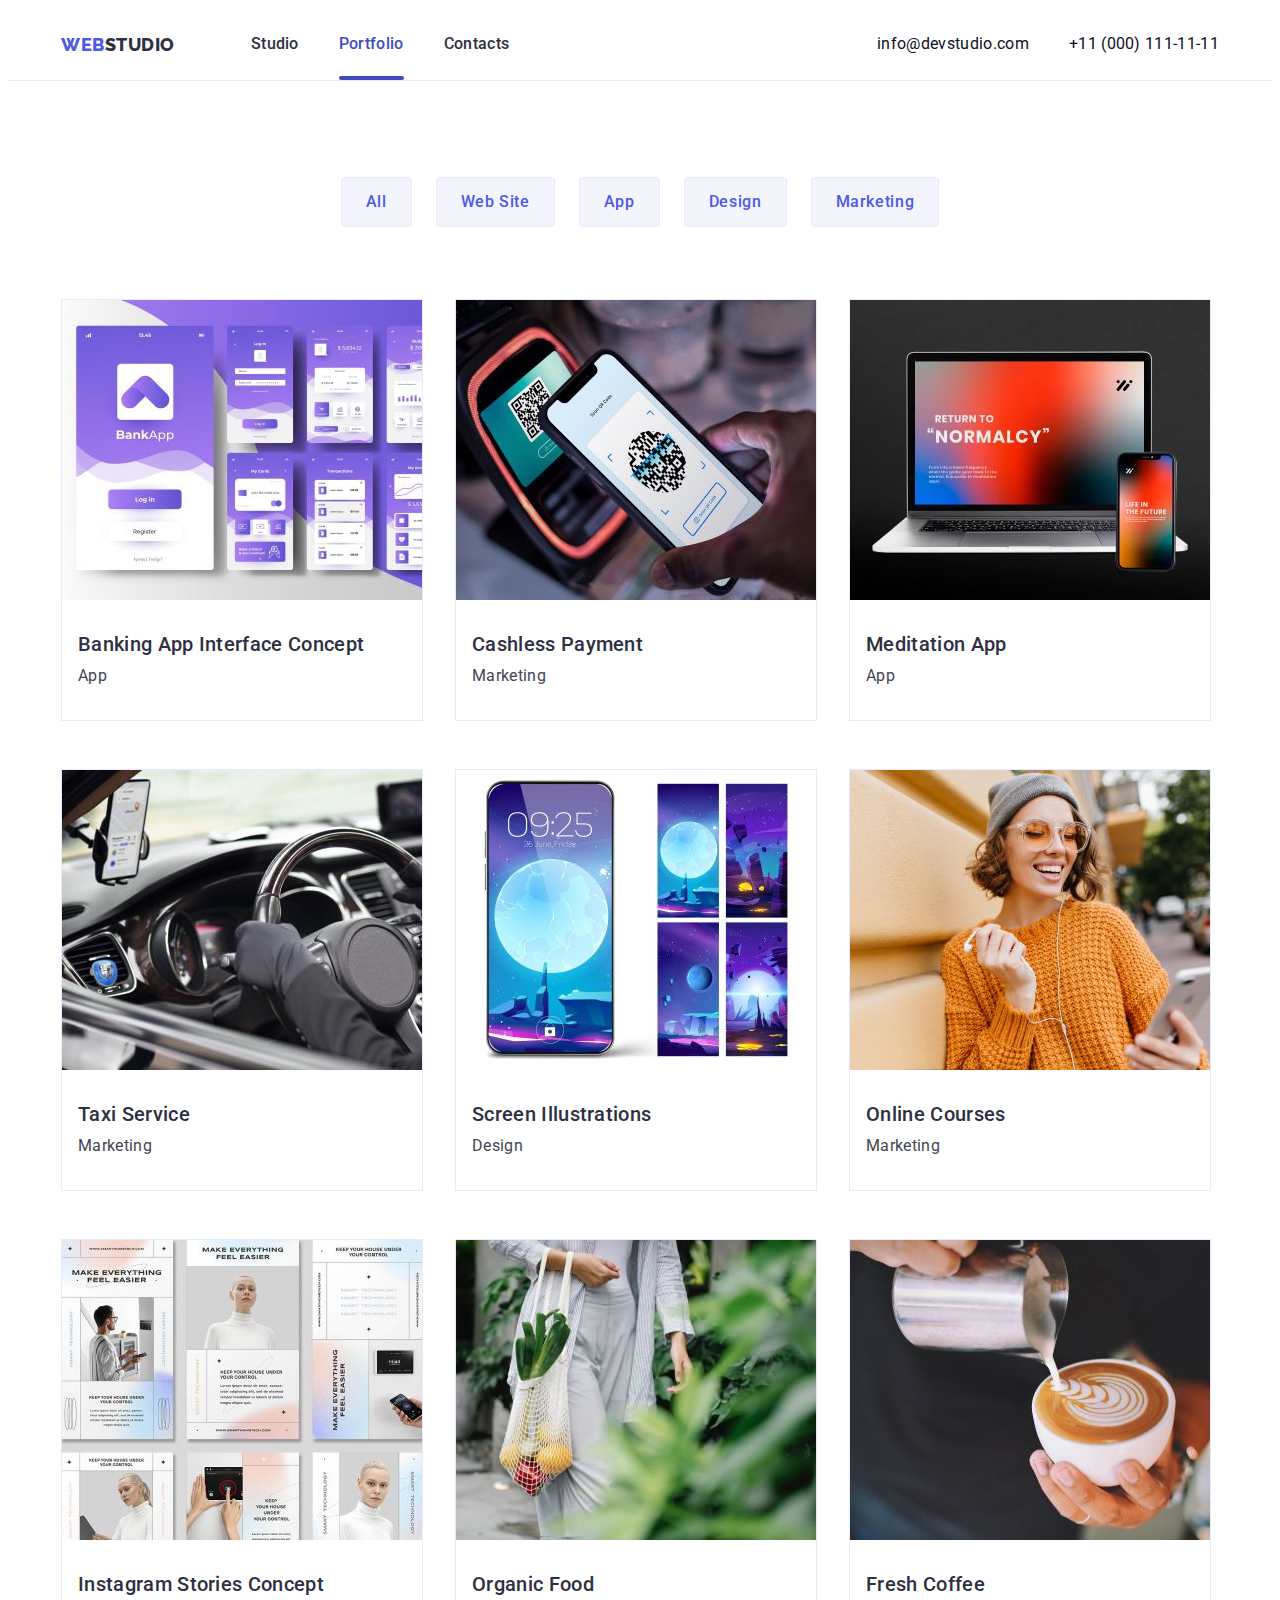
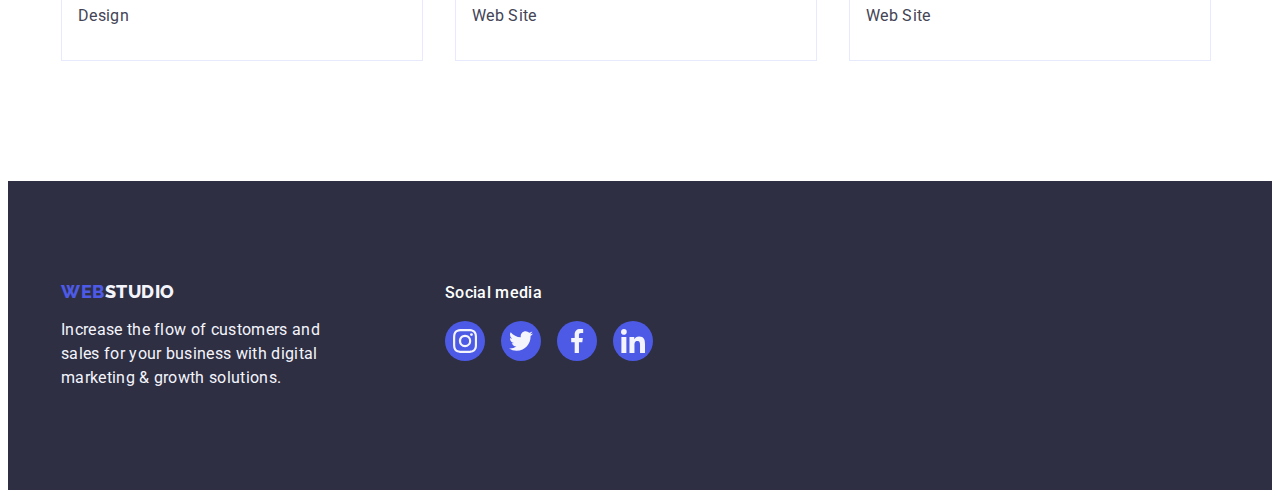
==== portfolio.html @ 37ab2d2e "prettierrc" ====
<!DOCTYPE html>
<html lang="en">
  <head>
    <meta charset="UTF-8" />
    <meta name="viewport" content="width=device-width, initial-scale=1.0" />
    <title>Portfolio</title>
    <link rel="preconnect" href="https://fonts.googleapis.com" />
    <link rel="preconnect" href="https://fonts.gstatic.com" crossorigin />
    <link
      href="https://fonts.googleapis.com/css2?family=Raleway:ital,wght@0,100..900;1,100..900&family=Roboto:wght@400;500;700&display=swap"
      rel="stylesheet"
    />
    <link
      rel="stylesheet"
      href="https://cdnjs.cloudflare.com/ajax/libs/modern-normalize/2.0.0/modern-normalize.min.css"
      integrity="sha512-4xo8blKMVCiXpTaLzQSLSw3KFOVPWhm/TRtuPVc4WG6kUgjH6J03IBuG7JZPkcWMxJ5huwaBpOpnwYElP/m6wg=="
      crossorigin="anonymous"
      referrerpolicy="no-referrer"
    />
    <link href="./css/styles.css" rel="stylesheet" />
  </head>
  <body>
   <!-- #region Header -->
    <header class="header">
      <div class="container">
        <a class="logo logo-dark" href="./index.html"
          ><span class="accent-color">WEB</span>STUDIO</a
        >
        <nav class="nav-contain">
          <ul class="header-navi">
            <li class="header-navigation-wrapper">
              <a class="header-nav-link" href="./index.html">Studio</a>
            </li>
            <li class="header-navigation-wrapper">
              <a class="header-nav-link current" href="./portfolio.html">Portfolio</a>
            </li>
            <li class="header-navigation-wrapper">
              <a class="header-nav-link" href="./contacts.html/">Contacts</a>
            </li>
          </ul>
        </nav>
        <address class="header-adress-wrapper">
          <ul class="header-add">
            <li>
              <a class="header-address" href="mailto:info@devstudio.com"
                >info@devstudio.com</a
              >
            </li>
            <li>
              <a class="header-address" href="tel:+110001111111"
                >+11 (000) 111-11-11</a
              >
            </li>
          </ul>
        </address>
      </div>
    </header>
    <!-- #endregion -->

    <main>
      <!-- #region Buttons  -->
      <section class="buttons">
        <div class="container">
          <h1 class="visually-hidden">
            Portfolio of great development projects of our studio
          </h1>
          <ul class="buttons-wrapper">
            <li>
              <button class="portfolio-button" type="button">All</button>
            </li>
            <li>
              <button class="portfolio-button" type="button">Web Site</button>
            </li>
            <li>
              <button class="portfolio-button" type="button">App</button>
            </li>
            <li>
              <button class="portfolio-button" type="button">Design</button>
            </li>
            <li>
              <button class="portfolio-button" type="button">Marketing</button>
            </li>
          </ul>
        
        </div>
        <!-- #endregion -->
        <!-- #region Portfolio-Cards -->
        <div class="container">
            <ul class="portfolio-cards-wrapper">
              <li class="portfolio-card">
                <div class="portfolio-card-image-wrapper">
                  <img
                    src="./images/portfolio_pic-1.jpg"
                    width="360"
                    height="300"
                    alt="Application screenshot"
                  />
                  <div class="overlay">
                    <p class="overlay-text">14 Stylish and User-Friendly App Design Concepts · Task Manager App · Calorie Tracker App · Exotic Fruit Ecommerce App · Cloud Storage App </p>
                  </div>
                </div>
                <div class="portfolio-card-text">
                  <h2 class="section-subheader">Banking App Interface Concept</h2>
                  <p class="portfolio-description">App</p>
                </div>
              </li>
              <li class="portfolio-card">
                <div class="portfolio-card-image-wrapper">
                  <img
                    src="./images/portfolio_pic-2.jpg"
                    width="360"
                    height="300"
                    alt="Phone used to pay"
                  />
                  <div class="overlay">
                    <p class="overlay-text">14 Stylish and User-Friendly App Design Concepts · Task Manager App · Calorie Tracker App · Exotic Fruit Ecommerce App · Cloud Storage App</p>
                  </div>
                </div>
                <div class="portfolio-card-text">
                  <h2 class="section-subheader">Cashless Payment</h2>
                  <p class="portfolio-description">Marketing</p>
                </div>
              </li>
              <li class="portfolio-card">
                <div class="portfolio-card-image-wrapper">
                  <img
                    src="./images/portfolio_pic-3.jpg"
                    width="360"
                    height="300"
                    alt="Laptop and phone"
                  />
                  <div class="overlay">
                    <p class="overlay-text">14 Stylish and User-Friendly App Design Concepts · Task Manager App · Calorie Tracker App · Exotic Fruit Ecommerce App · Cloud Storage App</p>
                  </div>
                </div>
                <div class="portfolio-card-text">
                  <h2 class="section-subheader">Meditation App</h2>
                  <p class="portfolio-description">App</p>
                </div>
              </li>
              <li class="portfolio-card">
                <div class="portfolio-card-image-wrapper">
                  <img
                    src="./images/portfolio_pic-4.jpg"
                    width="360"
                    height="300"
                    alt="Taxi drivers seat"
                  />
                  <div class="overlay">
                    <p class="overlay-text">14 Stylish and User-Friendly App Design Concepts · Task Manager App · Calorie Tracker App · Exotic Fruit Ecommerce App · Cloud Storage App</p>
                  </div>
                </div>
                <div class="portfolio-card-text">
                  <h2 class="section-subheader">Taxi Service</h2>
                  <p class="portfolio-description">Marketing</p>
                </div>
              </li>
              <li class="portfolio-card">
                <div class="portfolio-card-image-wrapper">
                  <img
                    src="./images/portfolio_pic-5.jpg"
                    width="360"
                    height="300"
                    alt="Phone with a moon illustration"
                  />
                  <div class="overlay">
                    <p class="overlay-text">14 Stylish and User-Friendly App Design Concepts · Task Manager App · Calorie Tracker App · Exotic Fruit Ecommerce App · Cloud Storage App</p>
                  </div>
                </div>
                <div class="portfolio-card-text">
                  <h2 class="section-subheader">Screen Illustrations</h2>
                  <p class="portfolio-description">Design</p>
                </div>
              </li>
              <li class="portfolio-card">
                <div class="portfolio-card-image-wrapper">
                  <img
                    src="./images/portfolio_pic-6.jpg"
                    width="360"
                    height="300"
                    alt="Girl learning on the phone"
                  />
                  <div class="overlay">
                    <p class="overlay-text">14 Stylish and User-Friendly App Design Concepts · Task Manager App · Calorie Tracker App · Exotic Fruit Ecommerce App · Cloud Storage App</p>
                  </div>
                </div>
                <div class="portfolio-card-text">
                  <h2 class="section-subheader">Online Courses</h2>
                  <p class="portfolio-description">Marketing</p>
                </div>
              </li>
              <li class="portfolio-card">
                <div class="portfolio-card-image-wrapper">
                  <img
                    src="./images/portfolio_pic-7.jpg"
                    width="360"
                    height="300"
                    alt="Instagram stories screenshot"
                  />
                  <div class="overlay">
                    <p class="overlay-text">14 Stylish and User-Friendly App Design Concepts · Task Manager App · Calorie Tracker App · Exotic Fruit Ecommerce App · Cloud Storage App</p>
                  </div>
                </div>
                <div class="portfolio-card-text">
                  <h2 class="section-subheader">Instagram Stories Concept</h2>
                  <p class="portfolio-description">Design</p>
                </div>
              </li>
              <li class="portfolio-card">
                <div class="portfolio-card-image-wrapper">
                  <img
                    src="./images/portfolio_pic-8.jpg"
                    width="360"
                    height="300"
                    alt="Girl bringing vegetables in a bag"
                  />
                  <div class="overlay">
                    <p class="overlay-text">14 Stylish and User-Friendly App Design Concepts · Task Manager App · Calorie Tracker App · Exotic Fruit Ecommerce App · Cloud Storage App</p>
                  </div>
                </div>
                <div class="portfolio-card-text">
                  <h2 class="section-subheader">Organic Food</h2>
                  <p class="portfolio-description">Web Site</p>
                </div>
              </li>
              <li class="portfolio-card">
                <div class="portfolio-card-image-wrapper">
                  <img
                    src="./images/portfolio_pic-9.jpg"
                    width="360"
                    height="300"
                    alt="Coffe with latte art"
                  />
                  <div class="overlay">
                    <p class="overlay-text">14 Stylish and User-Friendly App Design Concepts · Task Manager App · Calorie Tracker App · Exotic Fruit Ecommerce App · Cloud Storage App</p>
                  </div>
                </div>
                <div class="portfolio-card-text">
                  <h2 class="section-subheader">Fresh Coffee</h2>
                  <p class="portfolio-description">Web Site</p>
                </div>
              </li>
            </ul>
          </div>
        </section>
    <!-- #endregion -->

    <!-- #region Footer -->
    <footer class="footer">
      <div class="container footer-wrapper">
        <div>
          <a class="logo logo-light" href="./index.html"
            ><span class="accent-color">WEB</span>STUDIO</a
          >
          <p class="footer-text">
            Increase the flow of customers and sales for your business with
            digital marketing & growth solutions.
          </p>
        </div>
        <div>
          <p class="socials-text">Social media</p>
          <ul class="socials-icons-wrapper">
            <li>
              <a class="socials-icons-box" href="https://www.instagram.com/">
                <svg class="socials-icons" width="24px" height="24px">
                  <use href="./images/icons.svg#icon-instagram-1"></use>
                </svg>
              </a>
            </li>
            <li>
              <a class="socials-icons-box" href="">
                <svg class="socials-icons" width="24px" height="24px">
                  <use href="./images/icons.svg#icon-twitter-1"></use>
                </svg>
              </a>
            </li>
            <li>
              <a class="socials-icons-box" href="https://www.facebook.com/">
                <svg class="socials-icons" width="24px" height="24px">
                  <use href="./images/icons.svg#icon-facebook-1"></use>
                </svg>
              </a>
            </li>
            <li>
              <a class="socials-icons-box" href="https://www.linkedin.com/">
                <svg class="socials-icons" width="24px" height="24px">
                  <use href="./images/icons.svg#icon-linkedin-1"></use>
                </svg>
              </a>
            </li>
          </ul>
        </div>
      </div>
    </footer>
    <!-- #endregion -->
    <script src="./js/modal.js"></script>
  </body>
</html>
---- css/styles.css ----
:root {
    --primary-header-background-cl: #2e2f42;
    --primary-text-cl: #0e0f25;
    --button-link-active-cl: #404bbf;
    --footer-white-cl: #f4f4fd;
    --logo-button-purple-cl: #4d5ae5;
    --subheader-description-cl: #434455;
    --base-fonts: Roboto, sans-serif;
    --transition: 250ms cubic-bezier(0.4, 0, 0.2, 1);

}

/* #region Basic classes */
body {
    font-family: var(--base-fonts);
    background-color: #fff;
    line-height: 1.5;
    font-size: 16px;
    letter-spacing: 0.02em;
    color:var(--primary-text-cl)
}

h1,
h2,
h3,
h4,
h5,
h6,
p {
    margin: 0;
}

ul,ol {
    list-style: none;
    text-decoration: none;
    margin: 0;
    padding-left: 0;
}
a {
    text-decoration: none;
    transition: var(--transition);
    transition-property: color;
}

button {
    cursor: pointer;
    font-family: Roboto, sans-serif;
}

img {
    display: block;
}

.container {
    max-width: 1158px;
    padding-left: 15px;
    padding-right: 15px;
    margin: 0 auto;

}

.visually-hidden {
    position: absolute;
    width: 1px;
    height: 1px;
    margin: -1px;
    border: 0;
    padding: 0;
    white-space: nowrap;
    clip-path: inset(100%);
    clip: rect(0 0 0 0);
    overflow: hidden;
}
a:hover {
    color:var(--button-link-active-cl)
}
a:focus {
    color:var(--button-link-active-cl)
}
/* #endregion */

/* #region Hero */
.hero {
    max-width: 1440px;
    margin: 0 auto; 
    background-image: linear-gradient(rgba(46, 47, 66, 0.7),
                rgba(46, 47, 66, 0.7)), url(../images/hero-bg.jpg);
    background-repeat: no-repeat;
    background-position: center;
    background-size: cover;
    padding: 188px 0px;


}
.hero-title {
    color: #fff;
    text-align: center;
    font-weight: 700;
    font-size: 56px;
    line-height: 1.07143;
    max-width: 496px;
}

.hero-button {
    background-color: var(--logo-button-purple-cl);
    font-weight: 500;
    border: none;
    letter-spacing: 0.04em;
    color: #fff;
    font-family: Roboto, sans-serif;;
    line-height: 1.5;
    width: 169px;
    border-radius: 4px;
    padding: 16px 32px;
    white-space: nowrap;
    box-shadow: 0 4px 4px 0 rgba(0, 0, 0, 0.15);
    transition: var(--transition);
    transition-property: background-color;
}


    
.hero-wrapper {
    display: flex;
    flex-direction: column;
    gap: 48px;
    align-items: center;
    
}


.hero-button:hover {
    background-color: var(--button-link-active-cl);
}
.hero-button:focus {
    background-color: var(--button-link-active-cl);
}
/* #endregion */

/* #region Main points */
.main-points {
    padding: 120px 0px;
}

.main-points-wrapper {
    display: flex;
    gap: 24px;
}

.main-points-h3 {
    margin-bottom: 8px;
}

.main-points-icon-box {
    border-radius: 4px;
    width: 264px;
    height: 112px;
    background: var(--footer-white-cl);
    display: flex;
    justify-content: center;
    align-items: center;
    margin-bottom: 8px;
}

.main-points-icon {}


/* #endregion */

/* #region Services */

.services {
    padding-bottom: 120px;
}

.services-wrapper {
    display: flex;
    margin-bottom: 120px;
    gap: 72px;
    flex-direction: column;
}

.services-header {
    margin-bottom: 72px;
}

.servicer-pictures-wrapper {
    display: flex;
    gap: 24px;
    
}
/* #endregion */

/* #region Logo */
.logo {
    font-weight: 800;
    font-size: 18px;
    line-height: 1.16667;
    letter-spacing: 0.03em;
    text-transform: uppercase;
    font-family: "Raleway";
}
.logo-dark {
    color: var(--primary-header-background-cl);
    margin-right: 76px;
    
}
.logo-light {
    color: var(--footer-white-cl);
    margin-bottom: 16px;
    display: inline-block;
}
.accent-color {
    color: var(--logo-button-purple-cl);
}
/* #endregion */

/* #region Header */
.header {
    border-bottom: 1px solid #e7e9fc;
}

.header-adress-wrapper {
    margin-left: auto;
}

.header .container {
    display: flex;
    align-items: center;
}  

.header-nav-link {
    display:block;
    padding-top: 24px;
    padding-bottom: 24px;
    background-color: #fff;
    font-weight: 500;
    color: var(--primary-header-background-cl);
    
}
.nav-contain {
    display: flex;
    align-items: center;
}
.header-address {
    color:var(--primary-text-cl);
    font-style: normal;
    display: block;
    padding-top: 24px;
    padding-bottom: 24px;
    
    
}

.header-navigation-wrapper {
    position: relative;
}

.header-nav-link::after {
    color: transparent;
    width: 100%;
    content: "";
    position: absolute;
    border-radius: 2px;
    height: 4px;
    bottom: 0;
    left: 0;
}

.current {
    position: relative;
    color: #404bbf;
}

.header-nav-link.current::after {
    background: var(--button-link-active-cl);
}

.header-navi {
    display: flex;
    align-items: center;
    gap: 40px;
}
.header-add {
    display: flex;
    align-items: center;
    gap: 40px;
}
/* #endregion */

/* #region Team */
.section-team {
    background-color: var(--footer-white-cl);
    padding: 120px 0px;
}
.team-subheader {
    font-weight: 500;
    font-size: 20px;
    line-height: 1.2;
    color: var(--primary-header-background-cl);
}

.team-description {
    font-size: 16px;
    color: var(--subheader-description-cl);
}
.team-wrapper {
    display: flex;
    align-items: center;
    gap: 24px;
    
}
.team-card {
    border-radius: 0 0 4px 4px;
    width: 264px;
    box-shadow: 0 2px 1px 0 rgba(46, 47, 66, 0.08), 0 1px 1px 0 rgba(46, 47, 66, 0.16), 0 1px 6px 0 rgba(46, 47, 66, 0.08);
    background: #fff;
    background-color: #fff;
    text-align: center;
    margin-top: 72px; 
}

.teamcard-textbox {
    display: flex;
    flex-direction: column;
    padding: 0px 32px;
    padding: 32px 16px;
    background-color: #fff;
    gap: 8px;
}

.team-socials-icons-wrapper {
    display: flex;
    gap: 24px;
}

.team-socials-icons-box {
    display: flex;
    justify-content: center;
    align-items: center;
    width: 40px;
    height: 40px;
    border-radius: 50%;
    background-color: var(--logo-button-purple-cl);
    transition-property: background-color;
    transition: var(--transition);
}

.team-socials-icons-box:hover {
    background-color: #404bbf;
}


/* #endregion */

/* #region Customers */

.section-customers {
    padding: 120px 0;
    
}

.customers-icons-wrapper {
    display: flex;
    gap: 24px;
    padding: 0 156px;
    align-items: center;
    justify-content: center;
}

.customer-icons-box {
    border: 1px solid #8e8f99;
    border-radius: 4px;
    width: 168px;
    height: 88px;
    display: flex;
    justify-content: center;
    align-items: center;
    transition-property: border-color;
    transition: var(--transition);
}

.customer-icon {
    fill: #8e8f99;
    transition-property: fill;
    transition: var(--transition);
}

.customer-icons-box:hover {
    border-color: #404bbf;
}

.customer-icons-box:hover .customer-icon {
    fill: #404bbf;
}
.customer-icons-box:focus {
    border-color: #404bbf;
}

.customer-icons-box:focus .customer-icon {
    fill: #404bbf;
}

/* #endregion */

/* #region Headings/subheadings */
.section-header {
    font-weight: 700;
    font-size: 36px;
    line-height: 1.11111;
    text-transform: capitalize;
    text-align: center;
    color: var(--primary-header-background-cl);
}
.section-subheader {
    font-weight: 500;
    font-size: 20px;
    line-height: 1.2;
    color: var(--primary-header-background-cl);
}
.subheader-description {
    color: var(--subheader-description-cl);
    background-color: #fff;
}
/* #endregion */

/* #region Footer */
.footer-wrapper {
    display: flex;
    gap: 120px;
    align-items: baseline;
}

.footer {
    background-color: var(--primary-header-background-cl);
    padding-top: 100px;
    padding-bottom: 100px;
}

.footer-text {
    color: var(--footer-white-cl);
    max-width: 264px;
}

.socials-text {
    font-weight: 500;
    color: #fff;
}

.socials-icons-wrapper {
    display: flex;
    gap: 16px;
    margin-top: 16px;
}

.socials-icons-box {
    display: flex;
    justify-content: center;
    align-items: center;
    width: 40px;
    height: 40px;
    border-radius: 50%;
    background-color: var(--logo-button-purple-cl);
    transition-property: background-color;
    transition: var(--transition);
    
}

.socials-icons-box:hover {
    background-color: #31d0aa;
}
.socials-icons-box:focus {
    background-color: #31d0aa;
}


/* #endregion */

/* #region Buttons */
.buttons {
    padding-top: 96px;
    padding-bottom: 120px;
}

.buttons-wrapper {
    display: flex;
    justify-content: center;
    gap: 24px;
    margin-bottom: 72px;
}

.portfolio-button {
    color: var(--logo-button-purple-cl);
    font-weight: 500;
    font-size: 16px;
    line-height: 1.5;
    letter-spacing: 0.04em;
    text-align: center;
    background-color: var(--footer-white-cl);
    font-family: var(--base-fonts);
    white-space: nowrap;
    padding: 12px 24px;
    border: 1px solid #e7e9fc;
    border-radius: 4px;
    transition: var(--transition);
    transition-property: color, background-color, background, box-shadox;
}

.portfolio-button:hover{
    color: #fff;
    background-color: var(--button-link-active-cl);
    box-shadow: 0 2px 2px 0 rgba(0, 0, 0, 0.12), 0 2px 1px 0 rgba(0, 0, 0, 0.08), 0 3px 1px 0 rgba(0, 0, 0, 0.1);
    background: #404bbf;
}

.portfolio-button:focus{
    color: #fff;
    background-color: var(--button-link-active-cl);
    box-shadow: 0 2px 2px 0 rgba(0, 0, 0, 0.12), 0 2px 1px 0 rgba(0, 0, 0, 0.08), 0 3px 1px 0 rgba(0, 0, 0, 0.1);
    background: #404bbf;
}
/* #endregion */

/* #region Portfolio-cards */
.portfolio-cards-wrapper {
    display: grid;
    grid-template-columns: repeat(3, 1fr);
    grid-row-gap: 48px;
    grid-column-gap: 24px;
}

.portfolio-card {
    
    display: flex;
    flex-direction: column;
    border: 1px solid #e7e9fc;
    width: 360px;
    overflow: hidden;
}

.portfolio-card:focus {
    box-shadow: 0 2px 1px 0 rgba(46, 47, 66, 0.08), 0 1px 1px 0 rgba(46, 47, 66, 0.16), 0 1px 6px 0 rgba(46, 47, 66, 0.08);
}
.portfolio-card:hover {
    box-shadow: 0 2px 1px 0 rgba(46, 47, 66, 0.08), 0 1px 1px 0 rgba(46, 47, 66, 0.16), 0 1px 6px 0 rgba(46, 47, 66, 0.08);
}

.portfolio-card:hover .overlay {
    transform: translateY(0);
}

.portfolio-card:focus .overlay {
    transform: translateY(0);
}

.portfolio-card-text {
    display: flex;
    flex-direction: column;
    padding-left: 16px;
    padding-bottom: 32px;
    padding-top: 32px;
    gap: 8px;
}

.portfolio-description {
    font-size: 16px;
    color: var(--subheader-description-cl);
}

.portfolio-card-image-wrapper {
    position: relative;
    overflow: hidden;
}

.overlay {
    background: #4d5ae5;
    position: absolute;
    top: 0;
    left: 0; 
    width: 100%;
    height: 100%;
    padding-top: 40px;
    padding-left: 32px;
    padding-right: 32px ;
    
    transform: translateY(100%);
    transition: var(--transition);
    
    transition-property: transform;
}

.overlay-text {
    color: #f4f4fd;
}

/* #endregion */

/* #region Modal */
.backdrop {
    position: fixed;
    top: 0;
    left: 0;
    width: 100%;
    height: 100%;
    background-color: rgba(46, 47, 66, 0.4);
    
    transition-property: opacity, visibility;
    transition: 300ms ease-in;

}

.modal {
    max-width: 408px;
    min-height: 584px;
    width: 100%;
    position: absolute;
    top: 50%;
    left: 50%;
    transform: translateX(-50%) translateY(-50%) scale(1);
    border-radius: 4px;
    box-shadow: 0 2px 1px 0 rgba(0, 0, 0, 0.2), 0 1px 3px 0 rgba(0, 0, 0, 0.12), 0 1px 1px 0 rgba(0, 0, 0, 0.14);
    background: #fcfcfc;
    transition: 300ms ease-in;
    transition-property: opacity, transform;
}

.modal-button {
    border: 1px solid rgba(0, 0, 0, 0.1);
    background-color: #e7e9fc;
    height: 24px;
    width: 24px;
    border-radius: 100%;
    position: absolute;
    top: 24px;
    right: 24px;
    padding: 0;
    display: flex;
    justify-content: center;
    align-items: center;
    
    transition: background-color;
    transition: var(--transition);
}


.modal-button:hover {
    background-color: #404bbf;
    border: none;
}

.modal-button:hover .modal-button-icon {
    fill: #fff;
}

.modal-button:focus {
    background-color: #404bbf;
    border: none;
}

.modal-button:focus .modal-button-icon {
    fill: #fff;
}

.modal-button-icon {
    fill: rgba(0, 0, 0, 1);


    transition: fill;
    transition: var(--transition);
}

.backdrop.is-hidden {
    visibility: hidden;
    pointer-events: none;
    opacity: 0;
    transition-delay: 300ms;
}

.backdrop.is-hidden .modal {
    opacity: 0;
    transition-delay: 0;
    transform: translateX(-50%) translateY(-50%)  scale(0,2);
}

/* #endregion */

/* #region Modal form */

.modal-form-title {
    margin-top: 72px;

    font-weight: 500;
    font-size: 16px;
    line-height: 1.5;
    letter-spacing: 0.02em;
    text-align: center;
    color: #2e2f42;
}

.modal-application-form {
    display: flex;
    flex-direction: column;
    gap: 8px;
    padding-left: 24px;
    padding-right: 24px;
    padding-bottom: 24px;
    margin-top: 16px;
}

.form-element-wrapper {
}

.modal-form-label {
    display: block;
    font-weight: 400;
    font-size: 12px;
    line-height: 1.16667;
    letter-spacing: 0.04em;
    color: #8e8f99;
    margin-bottom: 4px;

}


.modal-form-input {
    display: block;
    width: 100%;
    border: 1px solid rgba(46, 47, 66, 0.4);
    border-radius: 4px;
    font-size: 18px;
    padding: 11px 38px;
    outline: transparent;
    transition: var(--transition);
    transition-property: border-color;
}

.modal-form-input:focus {
    border-color: #4d5ae5;
}

.modal-form-comment {
    width: 100%;
    height: 120px;
    border: 1px solid rgba(46, 47, 66, 0.4);
    border-radius: 4px;
    padding: 8px 16px;

    font-size: 12px;
    line-height: 1.16667;
    letter-spacing: 0.04em;
    outline: none;
    resize: none;

    transition: var(--transition);
    transition-property: border-color; 
}

.modal-form-comment::placeholder {
    color: rgba(46, 47, 66, 0.4);
}

.modal-form-comment:focus {
    border-color: #4d5ae5;
}

.policy-checkbox-wrapper {
    display: flex;
    align-items: center;
    gap: 8px;
    width: 100%;
    margin-bottom: 16px;
}

.modal-form-policy-text {
    font-size: 12px;
    line-height: 1.16667;
    letter-spacing: 0.04em;
    color: #8e8f99;
}

.privacy-link {
    line-height: 1.33333;
    text-decoration: underline;
    text-decoration-skip-ink: none;
    color: #4d5ae5;
}


.modal-form-btn {
    margin: 0 auto;
}

.input-wrapper {
    position: relative;
}
.modal-input-icon {
    stroke: #2e2f42;
    position: absolute;
    top: 50%;
    left: 16px;
    transform: translateY(-50%);
    transition: var(--transition);
    transition-property: fill;
}

.modal-form-input:focus + .modal-input-icon {
    fill:#4d5ae5;
    
}


input[type="checkbox"] {
    appearance: none; 
    width: 16px;
    height: 16px;
    border-radius: 2px;
    border: 1px solid rgba(46, 47, 66, 0.4);
    background-image: url("data:image/svg+xml,%3Csvg width='10' height='8' viewBox='0 0 10 8' fill='none' xmlns='http://www.w3.org/2000/svg'%3E%3Cpath d='M8.44558 0.255056C8.61838 0.089653 8.84834 -0.00178848 9.08693 2.65108e-05C9.32551 0.0018415 9.55407 0.0967713 9.72436 0.264784C9.89466 0.432797 9.99337 0.660752 9.99968 0.900549C10.006 1.14034 9.91939 1.37323 9.75816 1.55005L4.86357 7.70436C4.7794 7.79551 4.67782 7.86865 4.5649 7.91942C4.45198 7.97018 4.33003 7.99754 4.20636 7.99984C4.08268 8.00214 3.95981 7.97935 3.8451 7.93282C3.73038 7.88629 3.62618 7.81698 3.53872 7.72903L0.292827 4.46564C0.202435 4.38096 0.129933 4.27884 0.0796475 4.16537C0.0293621 4.05191 0.00232279 3.92942 0.000143182 3.80522C-0.00203643 3.68102 0.0206883 3.55765 0.0669613 3.44248C0.113234 3.3273 0.182108 3.22267 0.269473 3.13483C0.356838 3.047 0.460905 2.97775 0.575465 2.93123C0.690026 2.88471 0.812734 2.86186 0.936267 2.86405C1.0598 2.86624 1.18163 2.89343 1.29449 2.94398C1.40734 2.99454 1.50892 3.06743 1.59315 3.15831L4.16189 5.73967L8.42227 0.28219C8.42994 0.272694 8.43813 0.263635 8.4468 0.255056H8.44558Z' fill='%23F4F4FD' /%3E%3C/svg%3E");
    background-repeat: no-repeat;
    background-position: center;
    background-size: 0;

    transition: var(--transition);
    transition-property: background-size;
}

input[type="checkbox"]:checked {
    background-color: var(--button-link-active-cl);
    border-color: transparent;
    background-image: url("data:image/svg+xml,%3Csvg width='10' height='8' viewBox='0 0 10 8' fill='none' xmlns='http://www.w3.org/2000/svg'%3E%3Cpath d='M8.44558 0.255056C8.61838 0.089653 8.84834 -0.00178848 9.08693 2.65108e-05C9.32551 0.0018415 9.55407 0.0967713 9.72436 0.264784C9.89466 0.432797 9.99337 0.660752 9.99968 0.900549C10.006 1.14034 9.91939 1.37323 9.75816 1.55005L4.86357 7.70436C4.7794 7.79551 4.67782 7.86865 4.5649 7.91942C4.45198 7.97018 4.33003 7.99754 4.20636 7.99984C4.08268 8.00214 3.95981 7.97935 3.8451 7.93282C3.73038 7.88629 3.62618 7.81698 3.53872 7.72903L0.292827 4.46564C0.202435 4.38096 0.129933 4.27884 0.0796475 4.16537C0.0293621 4.05191 0.00232279 3.92942 0.000143182 3.80522C-0.00203643 3.68102 0.0206883 3.55765 0.0669613 3.44248C0.113234 3.3273 0.182108 3.22267 0.269473 3.13483C0.356838 3.047 0.460905 2.97775 0.575465 2.93123C0.690026 2.88471 0.812734 2.86186 0.936267 2.86405C1.0598 2.86624 1.18163 2.89343 1.29449 2.94398C1.40734 2.99454 1.50892 3.06743 1.59315 3.15831L4.16189 5.73967L8.42227 0.28219C8.42994 0.272694 8.43813 0.263635 8.4468 0.255056H8.44558Z' fill='%23F4F4FD' /%3E%3C/svg%3E");
    background-repeat: no-repeat;
    background-position: center;
    background-size: 10px;
}

/* #endregion */
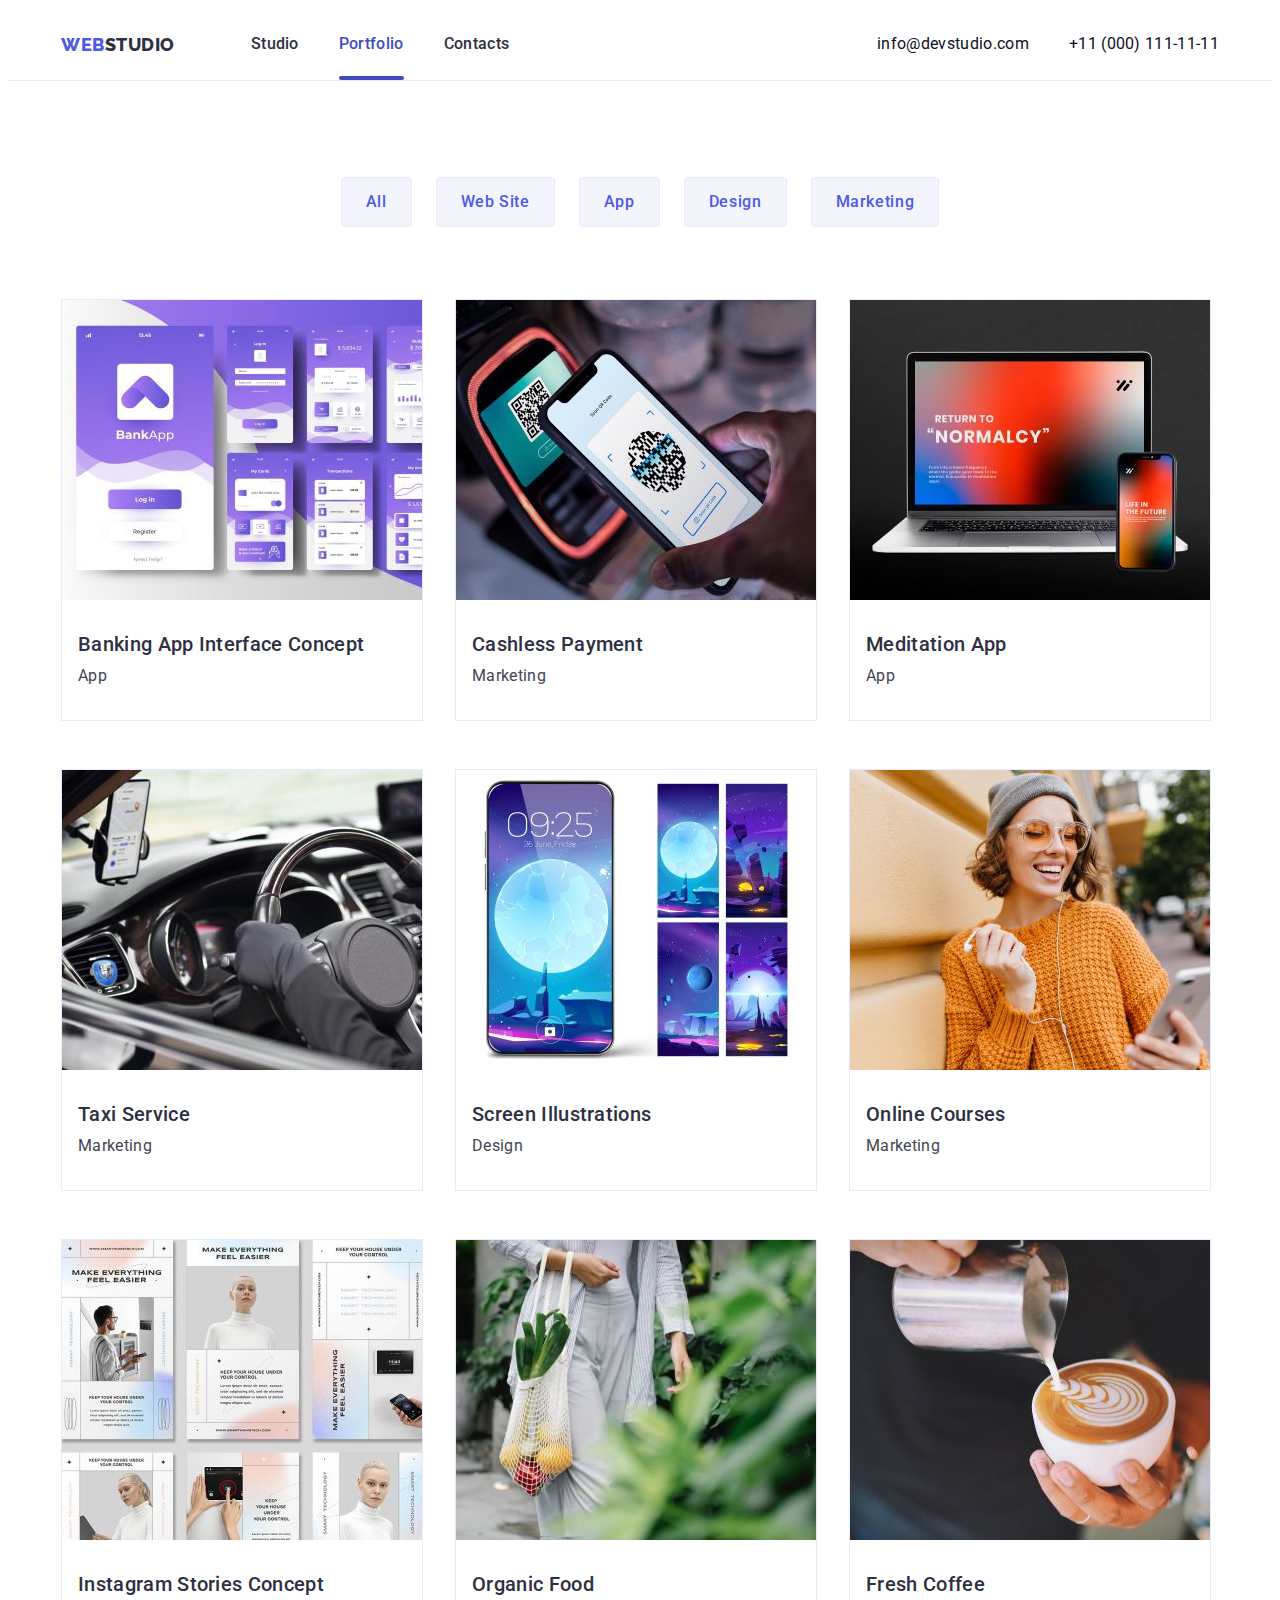
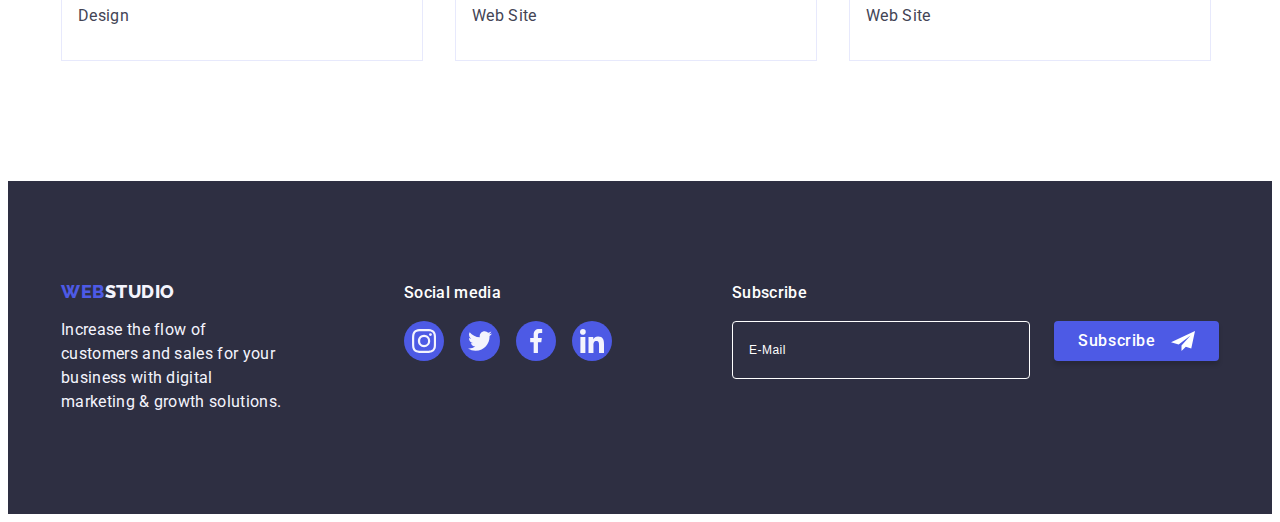
==== commit d73a7fa3: "new forms" ====
--- a/portfolio.html
+++ b/portfolio.html
@@ -245,7 +245,7 @@
         </section>
     <!-- #endregion -->
 
-    <!-- #region Footer -->
+   <!-- #region Footer -->
     <footer class="footer">
       <div class="container footer-wrapper">
         <div>
@@ -290,6 +290,30 @@
             </li>
           </ul>
         </div>
+        <div class="form-wrapper">
+          <form class="subscribe-form">
+            <label class="subscribe-input-label" for="subscribe-email">
+              Subscribe
+            </label>
+            <div class="input-button-wrapper">
+              <input
+                class="subscribe-email-input"
+                type="email"
+                name="subscribe_email"
+                id="subscribe-email"
+                placeholder="E-Mail"
+                required
+                autocomplete="email"
+              />
+              <button class="subscribe-button" type="submit">
+                Subscribe
+                <svg class="subscribe-icon" width="24" height="24">
+                  <use href="./images/icons.svg#icon-subscribe"></use>
+                </svg>
+              </button>
+            </div>
+          </form>
+        </div>
       </div>
     </footer>
     <!-- #endregion -->
--- a/css/styles.css
+++ b/css/styles.css
@@ -104,7 +104,6 @@
 .hero-button {
     background-color: var(--logo-button-purple-cl);
     font-weight: 500;
-    border: none;
     letter-spacing: 0.04em;
     color: #fff;
     font-family: Roboto, sans-serif;;
@@ -112,6 +111,8 @@
     width: 169px;
     border-radius: 4px;
     padding: 16px 32px;
+    
+    border: none;
     white-space: nowrap;
     box-shadow: 0 4px 4px 0 rgba(0, 0, 0, 0.15);
     transition: var(--transition);
@@ -473,6 +474,88 @@
     background-color: #31d0aa;
 }
 
+.form-wrapper {}
+
+.subscribe-form {
+    display: flex;
+    flex-direction: column;
+    gap: 16px;
+}
+
+.subscribe-input-label {
+    font-weight: 500;
+    font-size: 16px;
+    line-height: 1.5;
+    letter-spacing: 0.02em;
+    color: #fff;
+}
+
+.subscribe-email-input {
+    border: 1px solid #fff;
+    border-radius: 4px;
+    width: 264px;
+    height: 40px;
+    outline: none;
+    background: transparent;
+    padding: 8px 16px;
+    font-weight: 400;
+    font-size: 12px;
+    line-height: 2;
+    letter-spacing: 0.04em;
+    color: #fff;
+}
+
+.subscribe-email-input::placeholder {
+    font-weight: 400;
+    font-size: 12px;
+    line-height: 2;
+    letter-spacing: 0.04em;
+    color: #fff;
+}
+
+.input-button-wrapper {
+    display: flex;
+    gap: 24px;
+
+}
+
+.subscribe-button {
+    border-radius: 4px;
+    padding: 8px 24px;
+    width: 165px;
+    height: 40px;
+    background: #4d5ae5;
+    border: none;
+    box-shadow: 0 4px 4px 0 rgba(0, 0, 0, 0.15);
+    position: relative;
+    
+    font-family: "Roboto", sans-serif;
+    font-weight: 500;
+    font-size: 16px;
+    line-height: 1.5;
+    letter-spacing: 0.04em;
+    text-align: left;
+    color: #fff;
+    white-space: nowrap;
+    
+    transition: var(--transition);
+    transition-property: background-color;
+
+}
+
+.subscribe-icon {
+    position: absolute;
+    top: 8px;
+    right: 24px;
+}
+
+.subscribe-button:hover {
+    background-color: var(--button-link-active-cl);
+}
+
+.subscribe-button:focus {
+    background-color: var(--button-link-active-cl);
+}
 
 /* #endregion */
 
@@ -707,8 +790,6 @@
     margin-top: 16px;
 }
 
-.form-element-wrapper {
-}
 
 .modal-form-label {
     display: block;
